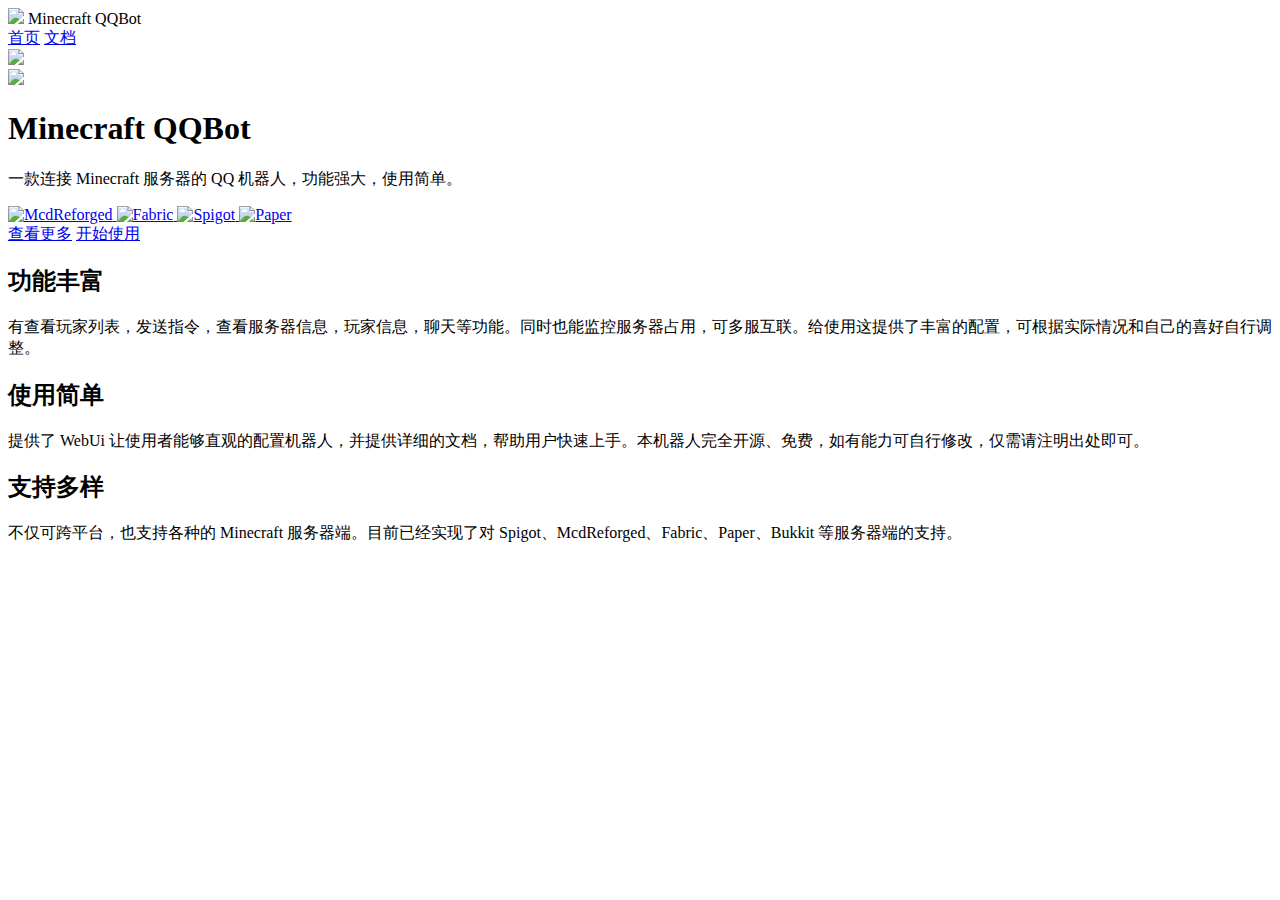
==== web/Docs/Index.html @ dc5fa9be "移动文件位置，方便workflow部署" ====
<!DOCTYPE html>
<html>
  <head>
    <title>Minecraft_QQBot</title>
    <meta charset="UTF-8" />
    <link rel="icon" href="Assets/Icon.png" />
    <link rel="stylesheet" type="text/css" href="Index.css" />
  </head>
  <body>
    <nav>
      <div class="left">
        <div>
          <img src="Assets/Icon.png" draggable="false" />
          <span>Minecraft QQBot</span>
        </div>
        <div>
          <a href="#home">首页</a>
          <a href="/Docs">文档</a>
        </div>
      </div>
      <div class="right">
        <a href="https://github.com/Minecraft-QQBot/BotServer">
            <img src="Assets/Github.svg" draggable="false">
          </a>
      </div>
    </nav>
    <main>
      <section id="home">
        <div>
            <img src="Assets/Icon.png" draggable="false" class="logo">
            <h1>Minecraft <span>QQBot</span></h1>
            <p>一款连接 Minecraft 服务器的 QQ 机器人，功能强大，使用简单。</p>
            <a href="https://github.com/Minecraft-QQBot/McdReforged">
                <img src="Assets/ServerLogos/McdReforged.svg" draggable="false" title="McdReforged">
            </a>
            <a href="https://github.com/Minecraft-QQBot/Fabric">
                <img src="Assets/ServerLogos/Fabric.png" draggable="false" title="Fabric">
            </a>
            <a href="https://github.com/Minecraft-QQBot/Spigot">
                <img src="Assets/ServerLogos/Spigot.png" draggable="false" title="Spigot">
            </a>
            <a href="https://github.com/Minecraft-QQBot/Spigot">
                <img src="Assets/ServerLogos/Paper.png" draggable="false" title="Paper">
            </a>
            <div class="buttons">
              <a href="#info">查看更多</a>
              <a href="/Docs/">开始使用</a>
            </div>
        </div>
      </section>
      <section id="info">
        <div class="card">
          <h2>功能丰富</h2>
          <p>有查看玩家列表，发送指令，查看服务器信息，玩家信息，聊天等功能。同时也能监控服务器占用，可多服互联。给使用这提供了丰富的配置，可根据实际情况和自己的喜好自行调整。</p>
        </div>
        <div class="card">
          <h2>使用简单</h2>
          <p>提供了 WebUi 让使用者能够直观的配置机器人，并提供详细的文档，帮助用户快速上手。本机器人完全开源、免费，如有能力可自行修改，仅需请注明出处即可。</p>
        </div>
        <div class="card">
          <h2>支持多样</h2>
          <p>不仅可跨平台，也支持各种的 Minecraft 服务器端。目前已经实现了对 Spigot、McdReforged、Fabric、Paper、Bukkit 等服务器端的支持。</p>
        </div>
      </section>
    </main>
  </body>
  <script src="Index.js"></script>
</html>
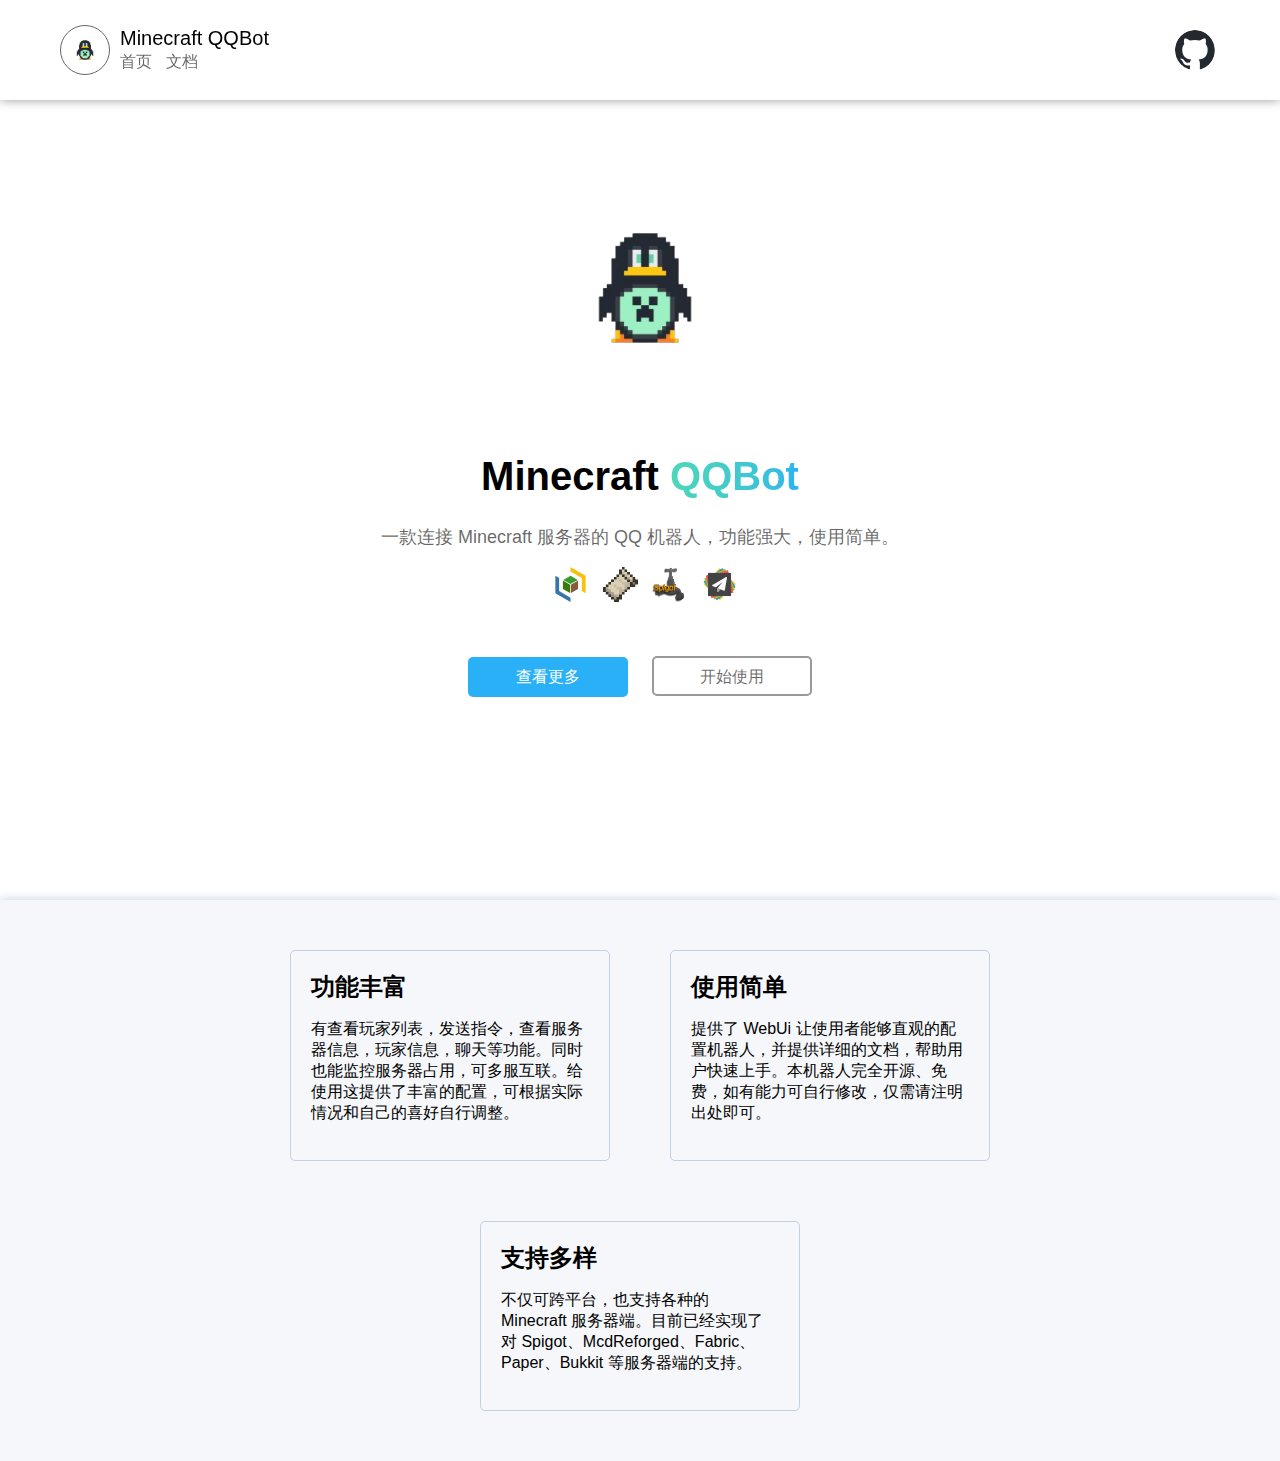
==== commit eb3aaf62: "修改静态资源路径" ====
--- a/web/Docs/Index.html
+++ b/web/Docs/Index.html
@@ -3,48 +3,48 @@
   <head>
     <title>Minecraft_QQBot</title>
     <meta charset="UTF-8" />
-    <link rel="icon" href="Assets/Icon.png" />
-    <link rel="stylesheet" type="text/css" href="Index.css" />
+    <link rel="icon" href="../Assets/Icon.png" />
+    <link rel="stylesheet" type="text/css" href="../Index.css" />
   </head>
   <body>
     <nav>
       <div class="left">
         <div>
-          <img src="Assets/Icon.png" draggable="false" />
+          <img src="../Assets/Icon.png" draggable="false" />
           <span>Minecraft QQBot</span>
         </div>
         <div>
-          <a href="#home">首页</a>
-          <a href="/Docs">文档</a>
+          <a href="../Index.html">首页</a>
+          <a href="./QuickStart.html">文档</a>
         </div>
       </div>
       <div class="right">
         <a href="https://github.com/Minecraft-QQBot/BotServer">
-            <img src="Assets/Github.svg" draggable="false">
+            <img src="../Assets/Github.svg" draggable="false">
           </a>
       </div>
     </nav>
     <main>
       <section id="home">
         <div>
-            <img src="Assets/Icon.png" draggable="false" class="logo">
+            <img src="../Assets/Icon.png" draggable="false" class="logo">
             <h1>Minecraft <span>QQBot</span></h1>
             <p>一款连接 Minecraft 服务器的 QQ 机器人，功能强大，使用简单。</p>
             <a href="https://github.com/Minecraft-QQBot/McdReforged">
-                <img src="Assets/ServerLogos/McdReforged.svg" draggable="false" title="McdReforged">
+                <img src="../Assets/ServerLogos/McdReforged.svg" draggable="false" title="McdReforged">
             </a>
             <a href="https://github.com/Minecraft-QQBot/Fabric">
-                <img src="Assets/ServerLogos/Fabric.png" draggable="false" title="Fabric">
+                <img src="../Assets/ServerLogos/Fabric.png" draggable="false" title="Fabric">
             </a>
             <a href="https://github.com/Minecraft-QQBot/Spigot">
-                <img src="Assets/ServerLogos/Spigot.png" draggable="false" title="Spigot">
+                <img src="../Assets/ServerLogos/Spigot.png" draggable="false" title="Spigot">
             </a>
             <a href="https://github.com/Minecraft-QQBot/Spigot">
-                <img src="Assets/ServerLogos/Paper.png" draggable="false" title="Paper">
+                <img src="../Assets/ServerLogos/Paper.png" draggable="false" title="Paper">
             </a>
             <div class="buttons">
               <a href="#info">查看更多</a>
-              <a href="/Docs/">开始使用</a>
+              <a href="../Docs/QuickStart.html">开始使用</a>
             </div>
         </div>
       </section>
@@ -64,5 +64,5 @@
       </section>
     </main>
   </body>
-  <script src="Index.js"></script>
+  <script src="../Index.js"></script>
 </html>
--- a/web/Index.css
+++ b/web/Index.css
@@ -0,0 +1,181 @@
+html {
+    scroll-behavior: smooth;
+}
+
+body {
+    margin: 0;
+    font-family: Arial, Courier, monospace;
+    user-select: none;
+    -webkit-user-select: none;
+}
+
+body a {
+    color: black;
+    text-decoration: none;
+}
+
+body nav {
+    width: 100%;
+    height: 100px;
+    padding: 25px 60px;
+    position: fixed;
+    box-sizing: border-box;
+    box-shadow: 0 0 10px rgba(0, 0, 0, 0.4);
+    background-color: rgba(255, 255, 255, 0.9);
+    backdrop-filter: blur(10px);
+    -webkit-backdrop-filter: blur(10px);
+}
+
+body nav .left {
+    float: left;
+    width: 300px;
+}
+
+body nav .left span {
+    font-size: 20px;
+    margin-right: 0;
+    line-height: 27px;
+}
+
+body nav .left img {
+    width: 50px;
+    height: 50px;
+    margin-right: 10px;
+    border-radius: 25px;
+    float: left;
+    box-sizing: border-box;
+    border: 1px solid rgba(100, 100, 100);
+}
+
+body nav .left a {
+    margin-right: 10px;
+    font-weight: lighter;
+    transition: all .5s;
+    color: rgba(0, 0, 0, 0.6);
+}
+
+body nav .left a:hover {
+    color: rgba(0, 0, 0, 0.8);
+}
+
+body nav .right {
+    float: right;
+}
+
+body nav .right a img {
+    width: 40px;
+    height: 40px;
+    float: right;
+    padding: 5px;
+    border-radius: 50%;
+    transition: all .5s;
+}
+
+body nav .right a img:hover {
+    background-color: rgba(0, 0, 0, 0.1);
+    box-shadow: 0 0 5px rgba(0, 0, 0, 0.4);
+}
+
+body main #home {
+    height: 100vh;
+    display: flex;
+    text-align: center;
+    align-items: center;
+    justify-content: center;
+}
+
+body main #home .logo {
+    width: 30vh;
+    height: 30vh;
+}
+
+body main #home h1 {
+    font-size: 40px;
+}
+
+body main #home h1 span {
+    color: transparent;
+    background: linear-gradient(to left, #29b0f7, 30%, #4dd7b8);
+    background-clip: text;
+}
+
+body main #home p {
+    font-size: 18px;
+    color: rgba(0, 0, 0, 0.6);
+}
+
+body main #home img {
+    width: 35px;
+    height: 35px;
+    margin-left: 10px;
+}
+
+body main #home .buttons {
+    margin: 50px auto;
+
+}
+
+body main #home .buttons a {
+    width: 160px;
+    height: 40px;
+    transition: all .5s;
+    line-height: 40px;
+    box-sizing: border-box;
+    border-radius: 5px;
+    display: inline-block;
+}
+
+body main #home .buttons a:first-child {
+    color: #FFFFFF;
+    background-color: #29b0f7;
+}
+
+body main #home .buttons a:first-child:hover {
+    box-shadow: 2px 2px 5px rgba(0, 0, 0, 0.4), 2px 2px 5px rgba(150, 150, 150, 0.6);
+}
+
+body main #home .buttons a:last-child {
+    margin-left: 20px;
+    line-height: 38px;
+    color: rgba(0, 0, 0, 0.6);
+    border: 2px solid rgba(0, 0, 0, 0.4);
+}
+
+body main #home .buttons a:last-child:hover {
+    color: rgba(0, 0, 0, 0.8);
+    border-color: rgba(0, 0, 0, 0.8);
+    box-shadow: 2px 2px 5px rgba(0, 0, 0, 0.4), 2px 2px 5px rgba(150, 150, 150, 0.6);
+}
+
+
+body main #info {
+    /* background: linear-gradient(216deg,#E0C3FC 0%,#8EC5FC 64.25%); */
+    /* background-image:linear-gradient(-8deg,#fff1eb ,#ace0f9 100%) */
+    /* background-image:linear-gradient(135deg,#f5f7fa ,#c3cfe2 100%); */
+    background-color: #f5f7fa;
+    box-shadow: 0 0 10px #c3cfe2;
+    padding: 20px 80px;
+    display: flex;
+    flex-wrap: wrap;
+    justify-content: center;
+}
+
+body main #info .card {
+    margin: 30px;
+    padding: 20px;
+    border-radius: 5px;
+    transition: all .5s;
+    max-width: max(25vw, 320px);
+    box-sizing: border-box;
+    border: #c3cfe2 1px solid;
+}
+
+body main #info .card:hover {
+    transform: translateY(-10px);
+    background-color: rgba(255, 255, 255, 0.4);
+    box-shadow: 0 5px 10px rgba(0, 0, 0, 0.1);
+}
+
+body main #info .card h2 {
+    margin: 0;
+}